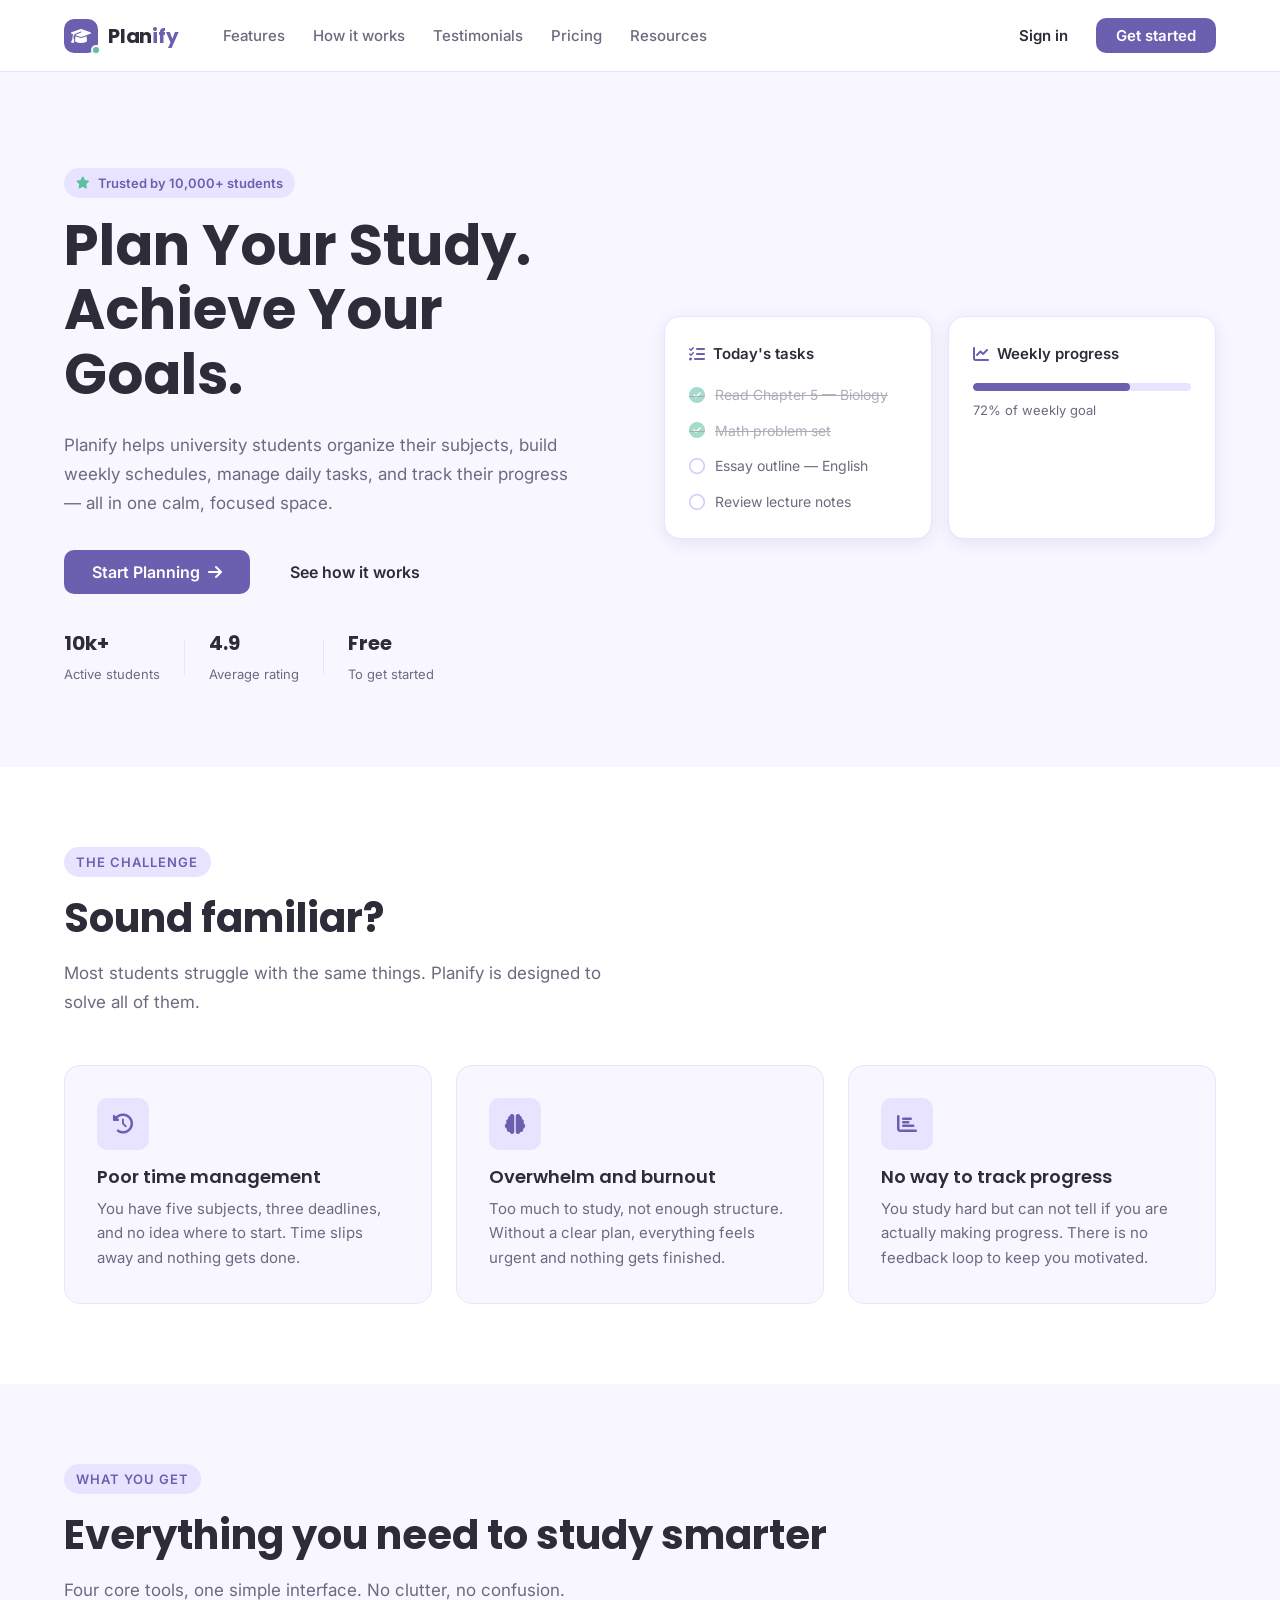
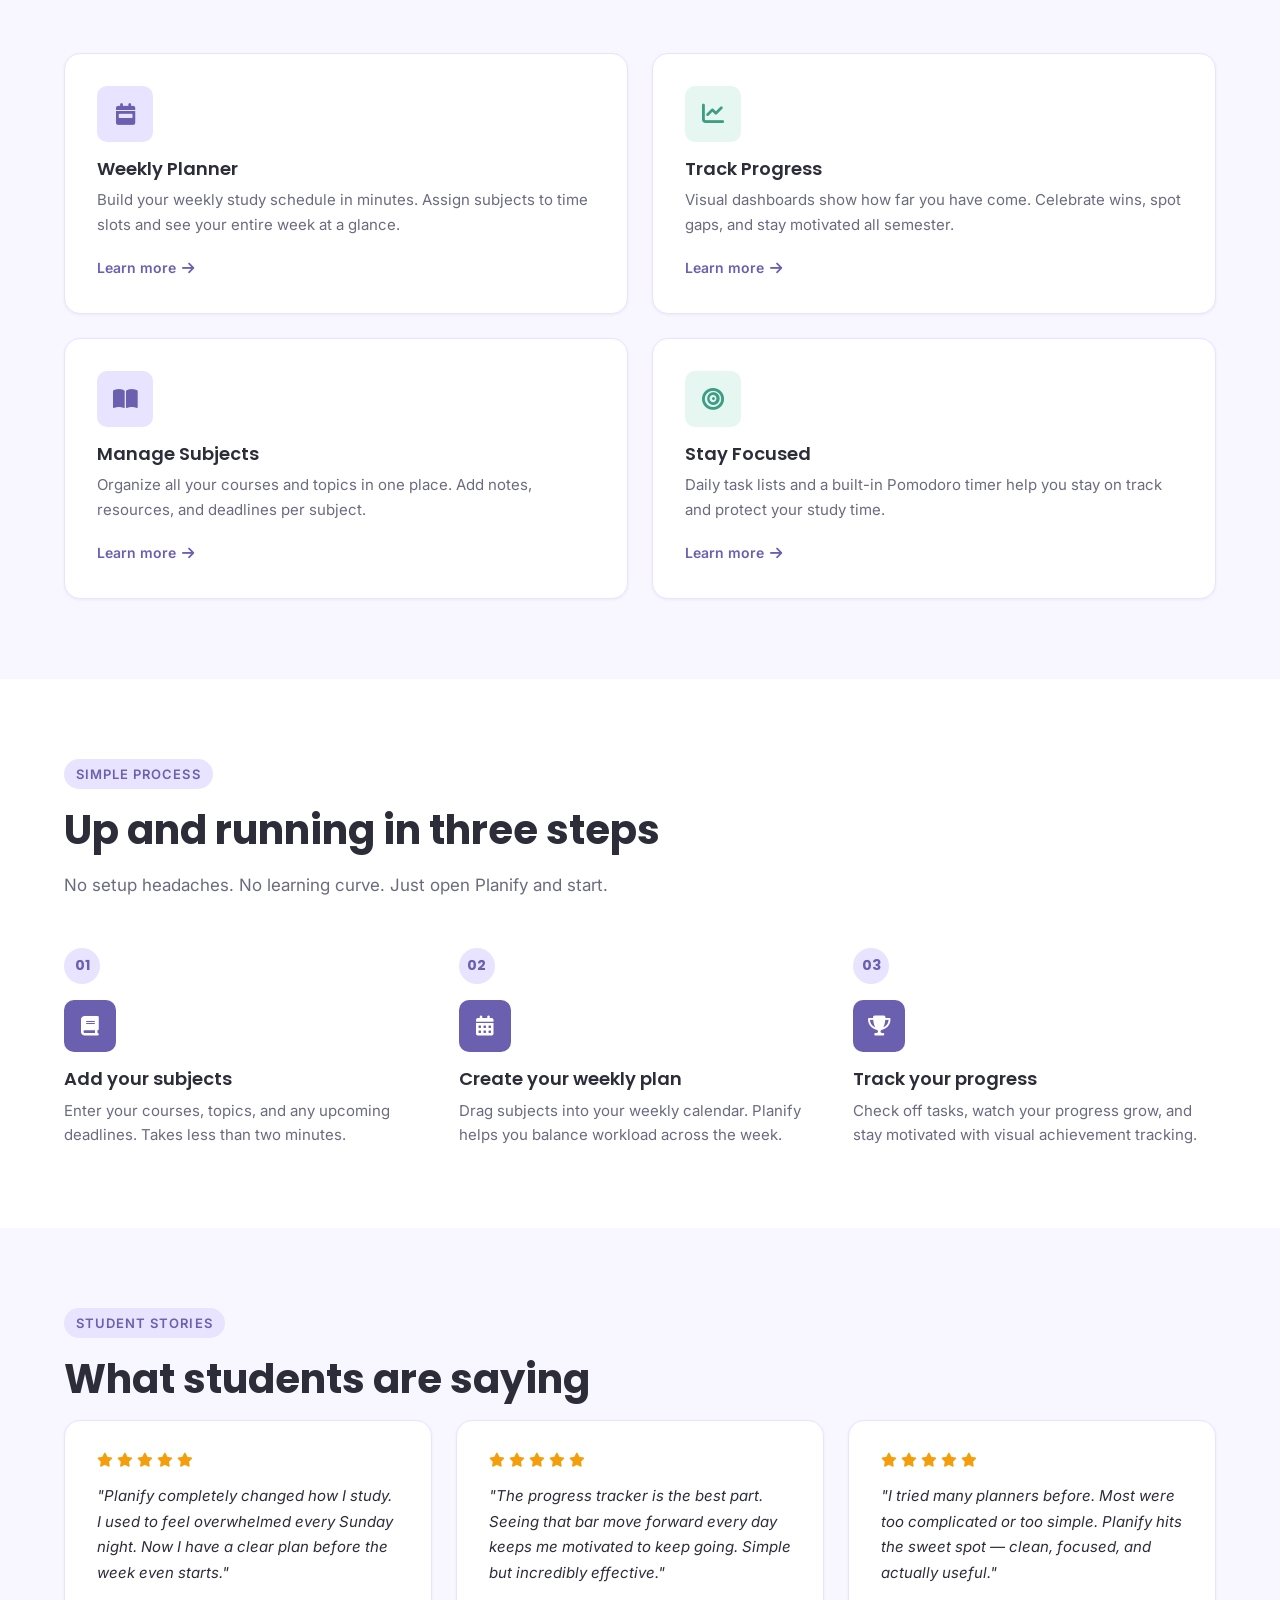
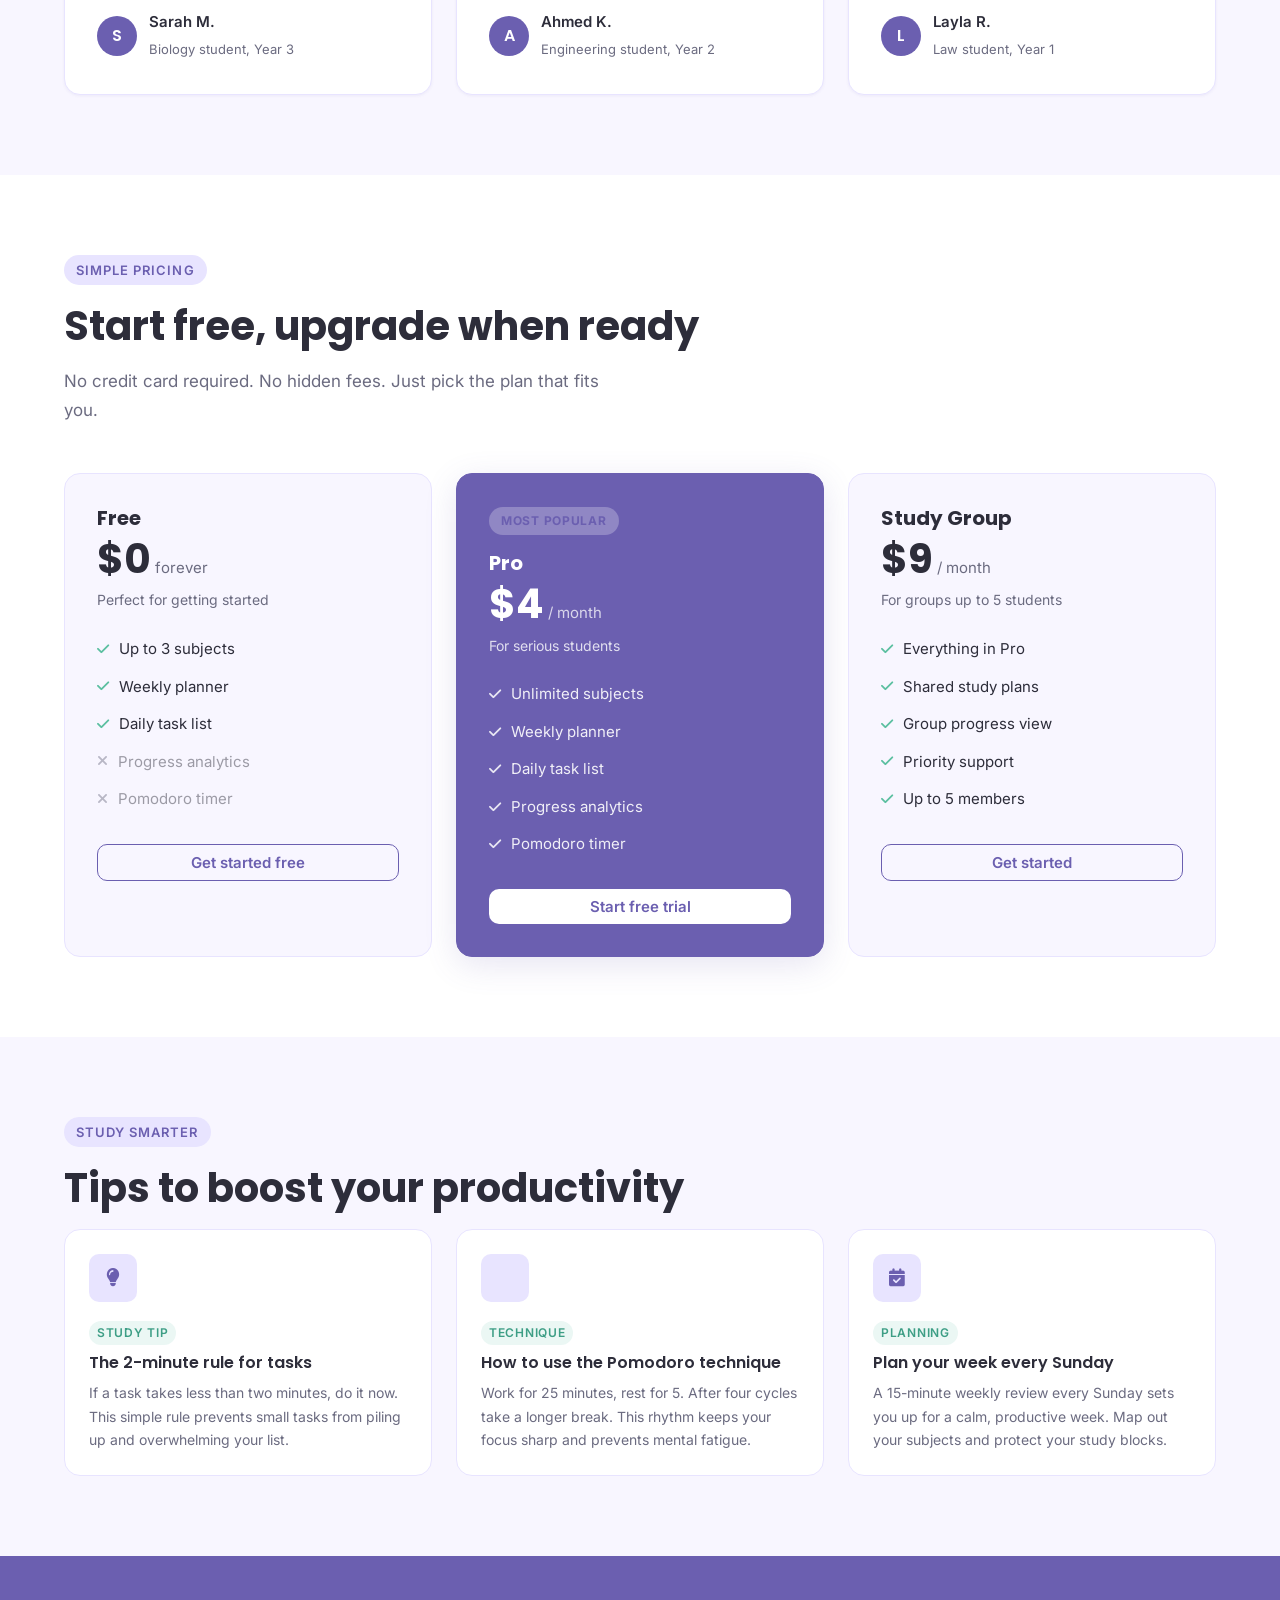
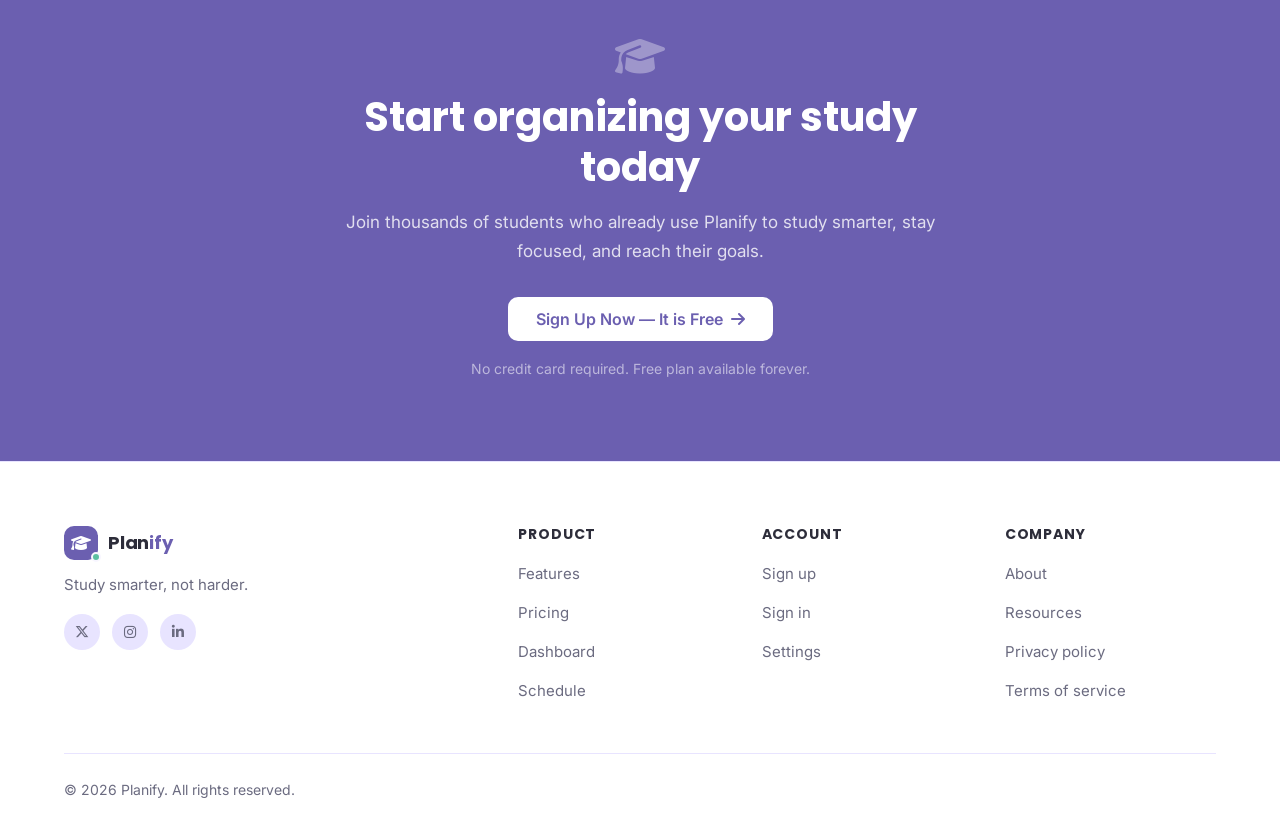
==== index.html @ 39f43df8 "initial Planify landing page setup" ====
<!DOCTYPE html>
<html lang="en">

<head>
    <meta charset="UTF-8">
    <meta name="viewport" content="width=device-width, initial-scale=1.0">
    <meta name="description" content="Planify helps university students organize their study schedule, track progress, and stay focused with a simple and intuitive planner.">
    <meta name="theme-color" content="#6B5FB0">

    <title>Planify — Plan Your Study. Achieve Your Goals.</title>

    <!-- Google Fonts -->
    <link rel="preconnect" href="https://fonts.googleapis.com">
    <link rel="preconnect" href="https://fonts.gstatic.com" crossorigin>
    <link href="https://fonts.googleapis.com/css2?family=Poppins:wght@400;500;600;700&family=Inter:wght@400;500;600&display=swap" rel="stylesheet">

    <!-- Font Awesome -->
    <link rel="stylesheet" href="https://cdnjs.cloudflare.com/ajax/libs/font-awesome/6.5.1/css/all.min.css" integrity="sha512-DTOQO9RWCH3ppGqcWaEA1BIZOC6xxalwEsw9c2QQeAIftl+Vegovlnee1c9QX4TctnWMn13TZye+giMm8e2LwA==" crossorigin="anonymous" referrerpolicy="no-referrer">

    <!-- Stylesheets -->
    <link rel="stylesheet" href="assets\styles\style.css">
    <link rel="stylesheet" href="assets\styles\landing.css">
</head>

<body>

    <a class="skip-link" href="#main">Skip to main content</a>

  <!-- ======================================
      NAVBAR
  ====================================== -->
    <header class="navbar" role="banner">
        <div class="navbar-container">

            <a class="navbar-logo" href="index.html" aria-label="Planify home">
                <div class="logo-mark" aria-hidden="true">
                    <div class="logo-mark-inner">
                        <i class="fa-solid fa-graduation-cap" aria-hidden="true"></i>
                    </div>
                    <span class="logo-dot"></span>
                </div>
                <span class="logo-text">Plan<span>ify</span></span>
            </a>

            <nav class="navbar-nav" id="navbar-nav" aria-label="Main navigation">
                <ul class="nav-list" role="list">
                    <li><a class="nav-link" href="#features">Features</a></li>
                    <li><a class="nav-link" href="#how-it-works">How it works</a></li>
                    <li><a class="nav-link" href="#testimonials">Testimonials</a></li>
                    <li><a class="nav-link" href="#pricing">Pricing</a></li>
                    <li><a class="nav-link" href="#resources">Resources</a></li>
                </ul>
            </nav>

            <div class="navbar-actions">
                <a class="btn btn-ghost" href="signin.html">Sign in</a>
                <a class="btn btn-primary" href="signup.html">Get started</a>
            </div>

            <button class="navbar-toggle js-menu-toggle" id="js-menu-toggle" aria-expanded="false" aria-controls="navbar-nav" aria-label="Toggle navigation menu">
                <i class="fa-solid fa-bars" aria-hidden="true"></i>
            </button>

        </div>
    </header>

      <!-- ======================================
      MAIN CONTENT
      ====================================== -->
    <main id="main">

        <!--  Hero -->
        <section class="hero" id="hero" aria-labelledby="hero-heading">
            <div class="container">
                <div class="hero-content fade-up">

                    <span class="hero-badge">
                        <i class="fa-solid fa-star" aria-hidden="true"></i>
                        Trusted by 10,000+ students
                    </span>

                    <h1 class="hero-heading" id="hero-heading">
                        Plan Your Study.<br>
                        Achieve Your Goals.
                    </h1>

                    <p class="hero-description">
                        Planify helps university students organize their subjects, build weekly schedules, manage daily tasks, and track their progress — all in one calm, focused space.
                    </p>

                    <div class="hero-actions">
                        <a class="btn btn-primary btn-large" href="signup.html">
                            Start Planning
                            <i class="fa-solid fa-arrow-right" aria-hidden="true"></i>
                        </a>
                        <a class="btn btn-ghost btn-large" href="#how-it-works">
                            See how it works
                        </a>
                    </div>

                    <div class="hero-stats" aria-label="Key statistics">
                        <div class="hero-stat">
                            <strong>10k+</strong>
                            <span>Active students</span>
                        </div>
                        <div class="hero-stat-divider" aria-hidden="true"></div>
                        <div class="hero-stat">
                            <strong>4.9</strong>
                            <span>Average rating</span>
                        </div>
                        <div class="hero-stat-divider" aria-hidden="true"></div>
                        <div class="hero-stat">
                            <strong>Free</strong>
                            <span>To get started</span>
                        </div>
                    </div>

                </div>

                <div class="hero-visual fade-up" aria-hidden="true">
                    <div class="hero-image-wrapper">
                        <div class="hero-card hero-card-tasks">
                            <div class="mini-card-header">
                                <i class="fa-solid fa-list-check"></i>
                                <span>Today's tasks</span>
                            </div>
                            <ul class="mini-task-list" role="list">
                                <li class="mini-task is-done">
                                    <i class="fa-solid fa-circle-check"></i>
                                    <span>Read Chapter 5 — Biology</span>
                                </li>
                                <li class="mini-task is-done">
                                    <i class="fa-solid fa-circle-check"></i>
                                    <span>Math problem set</span>
                                </li>
                                <li class="mini-task">
                                    <i class="fa-regular fa-circle"></i>
                                    <span>Essay outline — English</span>
                                </li>
                                <li class="mini-task">
                                    <i class="fa-regular fa-circle"></i>
                                    <span>Review lecture notes</span>
                                </li>
                            </ul>
                        </div>

                        <div class="hero-card hero-card-progress">
                            <div class="mini-card-header">
                                <i class="fa-solid fa-chart-line"></i>
                                <span>Weekly progress</span>
                            </div>
                            <div class="mini-progress-bar" role="progressbar" aria-valuenow="72" aria-valuemin="0" aria-valuemax="100" aria-label="Weekly progress 72%">
                                <div class="mini-progress-fill" style="width: 72%"></div>
                            </div>
                            <p class="mini-progress-label">72% of weekly goal</p>
                        </div>
                    </div>
                </div>
            </div>
        </section>

        <!-- Problem -->
        <section class="problem" id="problem" aria-labelledby="problem-heading">
            <div class="container">

                <div class="section-label fade-up">The challenge</div>
                <h2 class="section-heading fade-up" id="problem-heading">
                    Sound familiar?
                </h2>
                <p class="section-description fade-up">
                    Most students struggle with the same things. Planify is designed to solve all of them.
                </p>

                <div class="problem-grid">
                    <article class="problem-card fade-up" aria-labelledby="problem-1">
                        <div class="problem-icon" aria-hidden="true">
                            <i class="fa-solid fa-clock-rotate-left"></i>
                        </div>
                        <h3 class="problem-title" id="problem-1">Poor time management</h3>
                        <p class="problem-text">
                            You have five subjects, three deadlines, and no idea where to start. Time slips away and nothing gets done.
                        </p>
                    </article>

                    <article class="problem-card fade-up" aria-labelledby="problem-2">
                        <div class="problem-icon" aria-hidden="true">
                            <i class="fa-solid fa-brain"></i>
                        </div>
                        <h3 class="problem-title" id="problem-2">Overwhelm and burnout</h3>
                        <p class="problem-text">
                            Too much to study, not enough structure. Without a clear plan, everything feels urgent and nothing gets finished.
                        </p>
                    </article>

                    <article class="problem-card fade-up" aria-labelledby="problem-3">
                        <div class="problem-icon" aria-hidden="true">
                            <i class="fa-solid fa-chart-bar"></i>
                        </div>
                        <h3 class="problem-title" id="problem-3">No way to track progress</h3>
                        <p class="problem-text">
                            You study hard but can not tell if you are actually making progress. There is no feedback loop to keep you motivated.
                        </p>
                    </article>

                </div>

            </div>
        </section>

        <!-- Features-->
        <section class="features" id="features" aria-labelledby="features-heading">
            <div class="container">

                <div class="section-label fade-up">What you get</div>
                <h2 class="section-heading fade-up" id="features-heading">
                    Everything you need to study smarter
                </h2>
                <p class="section-description fade-up">
                    Four core tools, one simple interface. No clutter, no confusion.
                </p>

                <div class="features-grid">

                    <article class="feature-card fade-up" aria-labelledby="feature-1">
                        <div class="feature-card-icon" aria-hidden="true">
                            <i class="fa-solid fa-calendar-week"></i>
                        </div>
                        <h3 class="feature-card-title" id="feature-1">Weekly Planner</h3>
                        <p class="feature-card-text">
                            Build your weekly study schedule in minutes. Assign subjects to time slots and see your entire week at a glance.
                        </p>
                        <a class="feature-card-link" href="schedule.html" aria-label="Learn more about Weekly Planner">
                            Learn more <i class="fa-solid fa-arrow-right" aria-hidden="true"></i>
                        </a>
                    </article>

                    <article class="feature-card fade-up" aria-labelledby="feature-2">
                        <div class="feature-card-icon feature-card-icon-accent" aria-hidden="true">
                            <i class="fa-solid fa-chart-line"></i>
                        </div>
                        <h3 class="feature-card-title" id="feature-2">Track Progress</h3>
                        <p class="feature-card-text">
                            Visual dashboards show how far you have come. Celebrate wins, spot gaps, and stay motivated all semester.
                        </p>
                        <a class="feature-card-link" href="progress.html" aria-label="Learn more about Track Progress">
                            Learn more <i class="fa-solid fa-arrow-right" aria-hidden="true"></i>
                        </a>
                    </article>

                    <article class="feature-card fade-up" aria-labelledby="feature-3">
                        <div class="feature-card-icon" aria-hidden="true">
                            <i class="fa-solid fa-book-open"></i>
                        </div>
                        <h3 class="feature-card-title" id="feature-3">Manage Subjects</h3>
                        <p class="feature-card-text">
                            Organize all your courses and topics in one place. Add notes, resources, and deadlines per subject.
                        </p>
                        <a class="feature-card-link" href="subjects.html" aria-label="Learn more about Manage Subjects">
                            Learn more <i class="fa-solid fa-arrow-right" aria-hidden="true"></i>
                        </a>
                    </article>

                    <article class="feature-card fade-up" aria-labelledby="feature-4">
                        <div class="feature-card-icon feature-card-icon-accent" aria-hidden="true">
                            <i class="fa-solid fa-bullseye"></i>
                        </div>
                        <h3 class="feature-card-title" id="feature-4">Stay Focused</h3>
                        <p class="feature-card-text">
                            Daily task lists and a built-in Pomodoro timer help you stay on track and protect your study time.
                        </p>
                        <a class="feature-card-link" href="tasks.html" aria-label="Learn more about Stay Focused">
                            Learn more <i class="fa-solid fa-arrow-right" aria-hidden="true"></i>
                        </a>
                    </article>

                </div>

            </div>
        </section>

        <!--  How it works -->
        <section class="how-it-works" id="how-it-works" aria-labelledby="how-heading">
            <div class="container">

                <div class="section-label fade-up">Simple process</div>
                <h2 class="section-heading fade-up" id="how-heading">
                    Up and running in three steps
                </h2>
                <p class="section-description fade-up">
                    No setup headaches. No learning curve. Just open Planify and start.
                </p>

                <ol class="steps-list" role="list">

                    <li class="step-item fade-up">
                        <div class="step-number" aria-hidden="true">01</div>
                        <div class="step-icon" aria-hidden="true">
                            <i class="fa-solid fa-book"></i>
                        </div>
                        <div class="step-content">
                            <h3 class="step-title">Add your subjects</h3>
                            <p class="step-text">Enter your courses, topics, and any upcoming deadlines. Takes less than two minutes.</p>
                        </div>
                    </li>

                    <li class="step-item fade-up">
                        <div class="step-number" aria-hidden="true">02</div>
                        <div class="step-icon" aria-hidden="true">
                            <i class="fa-solid fa-calendar-days"></i>
                        </div>
                        <div class="step-content">
                            <h3 class="step-title">Create your weekly plan</h3>
                            <p class="step-text">Drag subjects into your weekly calendar. Planify helps you balance workload across the week.</p>
                        </div>
                    </li>

                    <li class="step-item fade-up">
                        <div class="step-number" aria-hidden="true">03</div>
                        <div class="step-icon" aria-hidden="true">
                            <i class="fa-solid fa-trophy"></i>
                        </div>
                        <div class="step-content">
                            <h3 class="step-title">Track your progress</h3>
                            <p class="step-text">Check off tasks, watch your progress grow, and stay motivated with visual achievement tracking.</p>
                        </div>
                    </li>

                </ol>

            </div>
        </section>

        <!--  Testimonials  -->
        <section class="testimonials" id="testimonials" aria-labelledby="testimonials-heading">
            <div class="container">

                <div class="section-label fade-up">Student stories</div>
                <h2 class="section-heading fade-up" id="testimonials-heading">
                    What students are saying
                </h2>

                <div class="testimonials-grid">

                    <article class="testimonial-card fade-up" aria-labelledby="testimonial-1">
                        <div class="testimonial-rating" aria-label="5 out of 5 stars">
                            <i class="fa-solid fa-star" aria-hidden="true"></i>
                            <i class="fa-solid fa-star" aria-hidden="true"></i>
                            <i class="fa-solid fa-star" aria-hidden="true"></i>
                            <i class="fa-solid fa-star" aria-hidden="true"></i>
                            <i class="fa-solid fa-star" aria-hidden="true"></i>
                        </div>
                        <blockquote class="testimonial-quote" id="testimonial-1">
                            "Planify completely changed how I study. I used to feel overwhelmed every Sunday night. Now I have a clear plan before the week even starts."
                        </blockquote>
                        <footer class="testimonial-author">
                            <div class="testimonial-avatar" aria-hidden="true">S</div>
                            <div class="testimonial-info">
                                <cite class="testimonial-name">Sarah M.</cite>
                                <span class="testimonial-role">Biology student, Year 3</span>
                            </div>
                        </footer>
                    </article>

                    <article class="testimonial-card fade-up" aria-labelledby="testimonial-2">
                        <div class="testimonial-rating" aria-label="5 out of 5 stars">
                            <i class="fa-solid fa-star" aria-hidden="true"></i>
                            <i class="fa-solid fa-star" aria-hidden="true"></i>
                            <i class="fa-solid fa-star" aria-hidden="true"></i>
                            <i class="fa-solid fa-star" aria-hidden="true"></i>
                            <i class="fa-solid fa-star" aria-hidden="true"></i>
                        </div>
                        <blockquote class="testimonial-quote" id="testimonial-2">
                            "The progress tracker is the best part. Seeing that bar move forward every day keeps me motivated to keep going. Simple but incredibly effective."
                        </blockquote>
                        <footer class="testimonial-author">
                            <div class="testimonial-avatar" aria-hidden="true">A</div>
                            <div class="testimonial-info">
                                <cite class="testimonial-name">Ahmed K.</cite>
                                <span class="testimonial-role">Engineering student, Year 2</span>
                            </div>
                        </footer>
                    </article>

                    <article class="testimonial-card fade-up" aria-labelledby="testimonial-3">
                        <div class="testimonial-rating" aria-label="5 out of 5 stars">
                            <i class="fa-solid fa-star" aria-hidden="true"></i>
                            <i class="fa-solid fa-star" aria-hidden="true"></i>
                            <i class="fa-solid fa-star" aria-hidden="true"></i>
                            <i class="fa-solid fa-star" aria-hidden="true"></i>
                            <i class="fa-solid fa-star" aria-hidden="true"></i>
                        </div>
                        <blockquote class="testimonial-quote" id="testimonial-3">
                            "I tried many planners before. Most were too complicated or too simple. Planify hits the sweet spot — clean, focused, and actually useful."
                        </blockquote>
                        <footer class="testimonial-author">
                            <div class="testimonial-avatar" aria-hidden="true">L</div>
                            <div class="testimonial-info">
                                <cite class="testimonial-name">Layla R.</cite>
                                <span class="testimonial-role">Law student, Year 1</span>
                            </div>
                        </footer>
                    </article>

                </div>

            </div>
        </section>

        <!-- Pricing  -->
        <section class="pricing" id="pricing" aria-labelledby="pricing-heading">
            <div class="container">

                <div class="section-label fade-up">Simple pricing</div>
                <h2 class="section-heading fade-up" id="pricing-heading">
                    Start free, upgrade when ready
                </h2>
                <p class="section-description fade-up">
                    No credit card required. No hidden fees. Just pick the plan that fits you.
                </p>

                <div class="pricing-grid">

                    <article class="pricing-card fade-up" aria-labelledby="plan-free">
                        <div class="pricing-card-header">
                            <h3 class="pricing-plan-name" id="plan-free">Free</h3>
                            <div class="pricing-price">
                                <span class="pricing-amount">$0</span>
                                <span class="pricing-period">forever</span>
                            </div>
                            <p class="pricing-tagline">Perfect for getting started</p>
                        </div>
                        <ul class="pricing-features" role="list">
                            <li>
                                <i class="fa-solid fa-check" aria-hidden="true"></i>
                                Up to 3 subjects
                            </li>
                            <li>
                                <i class="fa-solid fa-check" aria-hidden="true"></i>
                                Weekly planner
                            </li>
                            <li>
                                <i class="fa-solid fa-check" aria-hidden="true"></i>
                                Daily task list
                            </li>
                            <li class="is-disabled">
                                <i class="fa-solid fa-xmark" aria-hidden="true"></i>
                                Progress analytics
                            </li>
                            <li class="is-disabled">
                                <i class="fa-solid fa-xmark" aria-hidden="true"></i>
                                Pomodoro timer
                            </li>
                        </ul>
                        <a class="btn btn-outline btn-full" href="signup.html">Get started free</a>
                    </article>

                    <article class="pricing-card pricing-card-featured fade-up" aria-labelledby="plan-pro" aria-label="Recommended plan">
                        <div class="pricing-badge">Most popular</div>
                        <div class="pricing-card-header">
                            <h3 class="pricing-plan-name" id="plan-pro">Pro</h3>
                            <div class="pricing-price">
                                <span class="pricing-amount">$4</span>
                                <span class="pricing-period">/ month</span>
                            </div>
                            <p class="pricing-tagline">For serious students</p>
                        </div>
                        <ul class="pricing-features" role="list">
                            <li>
                                <i class="fa-solid fa-check" aria-hidden="true"></i>
                                Unlimited subjects
                            </li>
                            <li>
                                <i class="fa-solid fa-check" aria-hidden="true"></i>
                                Weekly planner
                            </li>
                            <li>
                                <i class="fa-solid fa-check" aria-hidden="true"></i>
                                Daily task list
                            </li>
                            <li>
                                <i class="fa-solid fa-check" aria-hidden="true"></i>
                                Progress analytics
                            </li>
                            <li>
                                <i class="fa-solid fa-check" aria-hidden="true"></i>
                                Pomodoro timer
                            </li>
                        </ul>
                        <a class="btn btn-white btn-full" href="signup.html">Start free trial</a>
                    </article>

                    <article class="pricing-card fade-up" aria-labelledby="plan-team">
                        <div class="pricing-card-header">
                            <h3 class="pricing-plan-name" id="plan-team">Study Group</h3>
                            <div class="pricing-price">
                                <span class="pricing-amount">$9</span>
                                <span class="pricing-period">/ month</span>
                            </div>
                            <p class="pricing-tagline">For groups up to 5 students</p>
                        </div>
                        <ul class="pricing-features" role="list">
                            <li>
                                <i class="fa-solid fa-check" aria-hidden="true"></i>
                                Everything in Pro
                            </li>
                            <li>
                                <i class="fa-solid fa-check" aria-hidden="true"></i>
                                Shared study plans
                            </li>
                            <li>
                                <i class="fa-solid fa-check" aria-hidden="true"></i>
                                Group progress view
                            </li>
                            <li>
                                <i class="fa-solid fa-check" aria-hidden="true"></i>
                                Priority support
                            </li>
                            <li>
                                <i class="fa-solid fa-check" aria-hidden="true"></i>
                                Up to 5 members
                            </li>
                        </ul>
                        <a class="btn btn-outline btn-full" href="signup.html">Get started</a>
                    </article>

                </div>

            </div>
        </section>

        <!-- Resources  -->
        <section class="resources" id="resources" aria-labelledby="resources-heading">
            <div class="container">

                <div class="section-label fade-up">Study smarter</div>
                <h2 class="section-heading fade-up" id="resources-heading">
                    Tips to boost your productivity
                </h2>

                <div class="resources-grid">

                    <article class="resource-card fade-up" aria-labelledby="resource-1">
                        <div class="resource-card-icon" aria-hidden="true">
                            <i class="fa-solid fa-lightbulb"></i>
                        </div>
                        <div class="resource-card-content">
                            <span class="resource-tag">Study tip</span>
                            <h3 class="resource-card-title" id="resource-1">The 2-minute rule for tasks</h3>
                            <p class="resource-card-text">If a task takes less than two minutes, do it now. This simple rule prevents small tasks from piling up and overwhelming your list.</p>
                        </div>
                    </article>

                    <article class="resource-card fade-up" aria-labelledby="resource-2">
                        <div class="resource-card-icon" aria-hidden="true">
                            <i class="fa-solid fa-timer"></i>
                        </div>
                        <div class="resource-card-content">
                            <span class="resource-tag">Technique</span>
                            <h3 class="resource-card-title" id="resource-2">How to use the Pomodoro technique</h3>
                            <p class="resource-card-text">Work for 25 minutes, rest for 5. After four cycles take a longer break. This rhythm keeps your focus sharp and prevents mental fatigue.</p>
                        </div>
                    </article>

                    <article class="resource-card fade-up" aria-labelledby="resource-3">
                        <div class="resource-card-icon" aria-hidden="true">
                            <i class="fa-solid fa-calendar-check"></i>
                        </div>
                        <div class="resource-card-content">
                            <span class="resource-tag">Planning</span>
                            <h3 class="resource-card-title" id="resource-3">Plan your week every Sunday</h3>
                            <p class="resource-card-text">A 15-minute weekly review every Sunday sets you up for a calm, productive week. Map out your subjects and protect your study blocks.</p>
                        </div>
                    </article>

                </div>

            </div>
        </section>

        <!-- CTA -->
        <section class="final-cta" id="final-cta" aria-labelledby="cta-heading">
            <div class="container">
                <div class="final-cta-content fade-up">

                    <i class="fa-solid fa-graduation-cap final-cta-icon" aria-hidden="true"></i>

                    <h2 class="final-cta-heading" id="cta-heading">
                        Start organizing your study today
                    </h2>
                    <p class="final-cta-description">
                        Join thousands of students who already use Planify to study smarter, stay focused, and reach their goals.
                    </p>

                    <a class="btn btn-white btn-large" href="signup.html">
                        Sign Up Now — It is Free
                        <i class="fa-solid fa-arrow-right" aria-hidden="true"></i>
                    </a>

                    <p class="final-cta-note">No credit card required. Free plan available forever.</p>

                </div>
            </div>
        </section>

    </main>

      <!-- ======================================
      FOOTER
      ====================================== -->
    <footer class="footer" role="contentinfo">
        <div class="container">
            <div class="footer-grid">
                <div class="footer-brand">
                    <a class="footer-logo" href="index.html" aria-label="Planify home">
                        <div class="logo-mark" aria-hidden="true">
                            <div class="logo-mark-inner">
                                <i class="fa-solid fa-graduation-cap" aria-hidden="true"></i>
                            </div>
                            <span class="logo-dot"></span>
                        </div>
                        <span class="logo-text">Plan<span>ify</span></span>
                    </a>
                    <p class="footer-tagline">Study smarter, not harder.</p>
                    <div class="footer-social" aria-label="Social media links">
                        <a href="#" aria-label="Planify on Twitter" class="footer-social-link">
                            <i class="fa-brands fa-x-twitter" aria-hidden="true"></i>
                        </a>
                        <a href="#" aria-label="Planify on Instagram" class="footer-social-link">
                            <i class="fa-brands fa-instagram" aria-hidden="true"></i>
                        </a>
                        <a href="#" aria-label="Planify on LinkedIn" class="footer-social-link">
                            <i class="fa-brands fa-linkedin-in" aria-hidden="true"></i>
                        </a>
                    </div>
                </div>
                <nav class="footer-nav" aria-label="Product links">
                    <h4 class="footer-nav-title">Product</h4>
                    <ul role="list">
                        <li><a href="#features">Features</a></li>
                        <li><a href="#pricing">Pricing</a></li>
                        <li><a href="dashboard.html">Dashboard</a></li>
                        <li><a href="schedule.html">Schedule</a></li>
                    </ul>
                </nav>
                <nav class="footer-nav" aria-label="Account links">
                    <h4 class="footer-nav-title">Account</h4>
                    <ul role="list">
                        <li><a href="signup.html">Sign up</a></li>
                        <li><a href="signin.html">Sign in</a></li>
                        <li><a href="#">Settings</a></li>
                    </ul>
                </nav>
                <nav class="footer-nav" aria-label="Company links">
                    <h4 class="footer-nav-title">Company</h4>
                    <ul role="list">
                        <li><a href="#">About</a></li>
                        <li><a href="#resources">Resources</a></li>
                        <li><a href="#">Privacy policy</a></li>
                        <li><a href="#">Terms of service</a></li>
                    </ul>
                </nav>
            </div>
            <div class="footer-bottom">
                <p>&copy; 2026 Planify. All rights reserved.</p>
            </div>
        </div>
    </footer>
    <!-- JS -->
    <script src="assets\js\animations.js"></script>
    <script src="assets\js\main.js"></script>
</body>
</html>
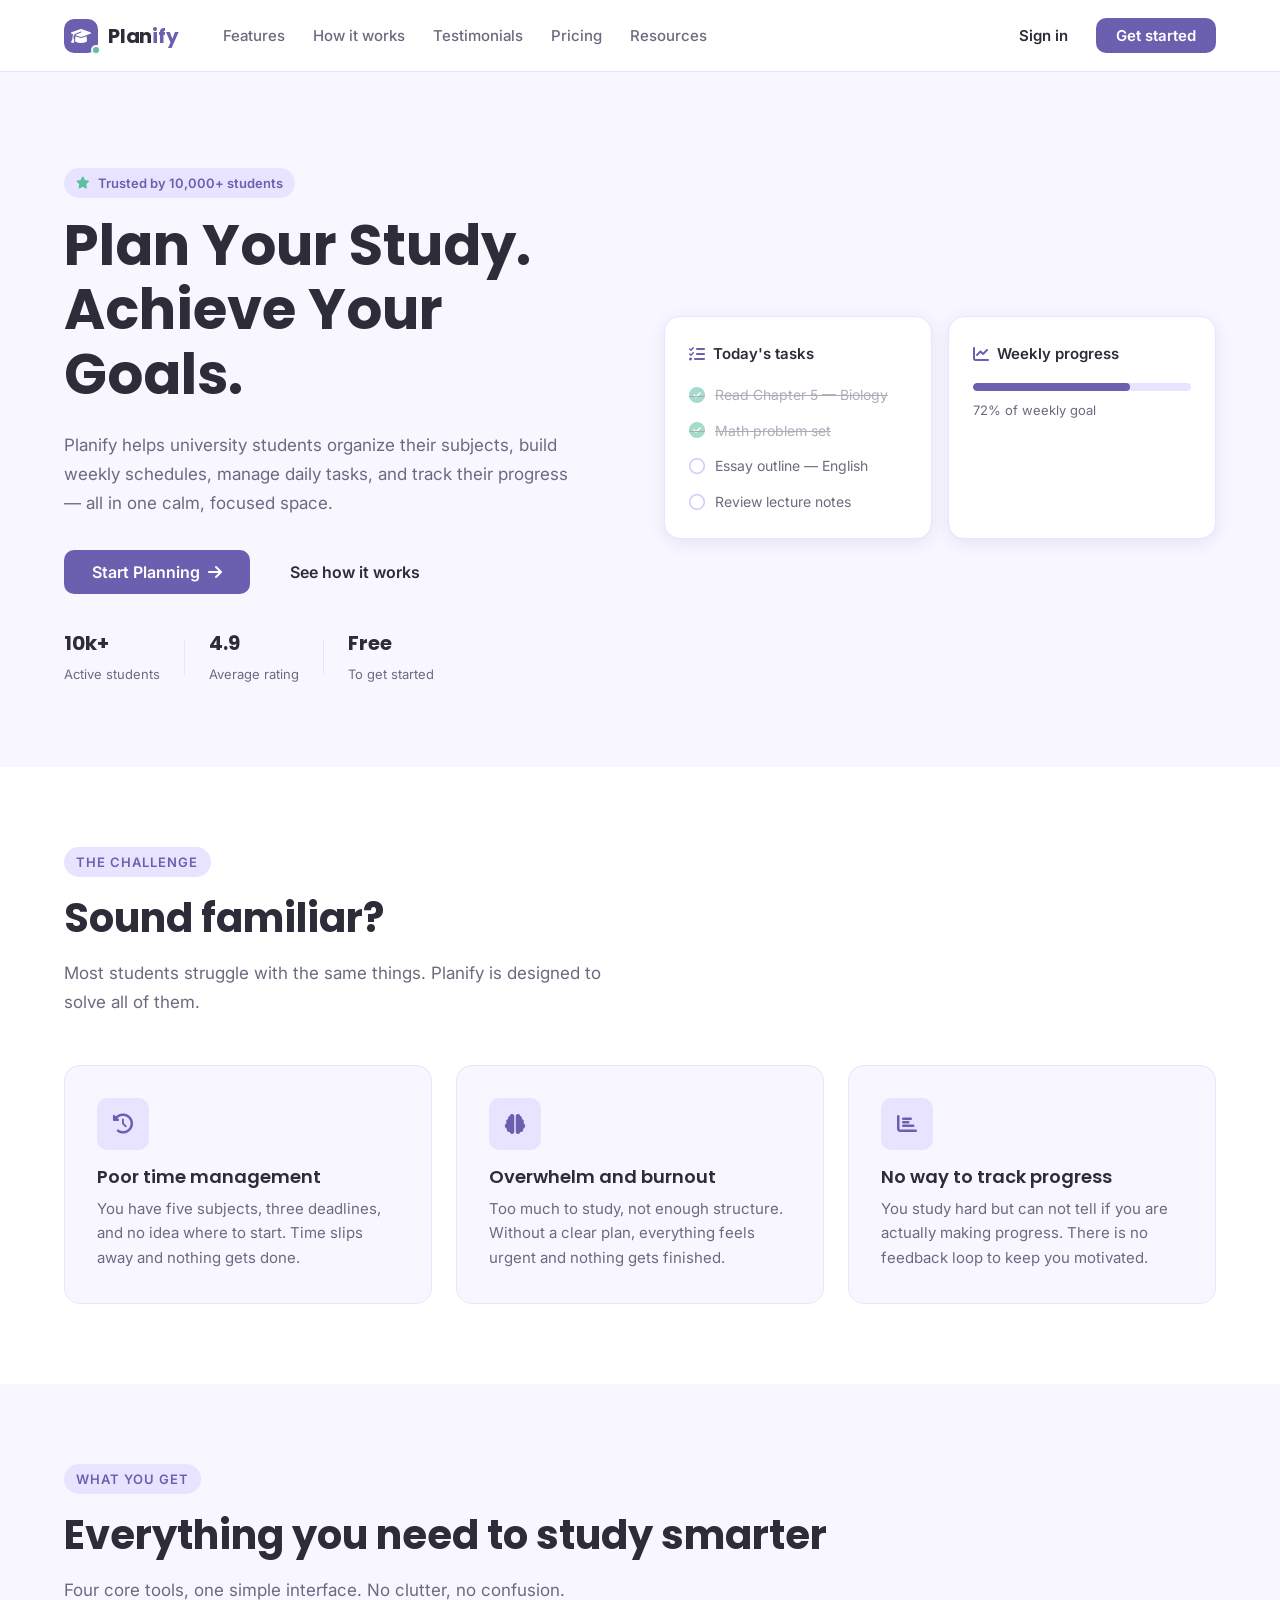
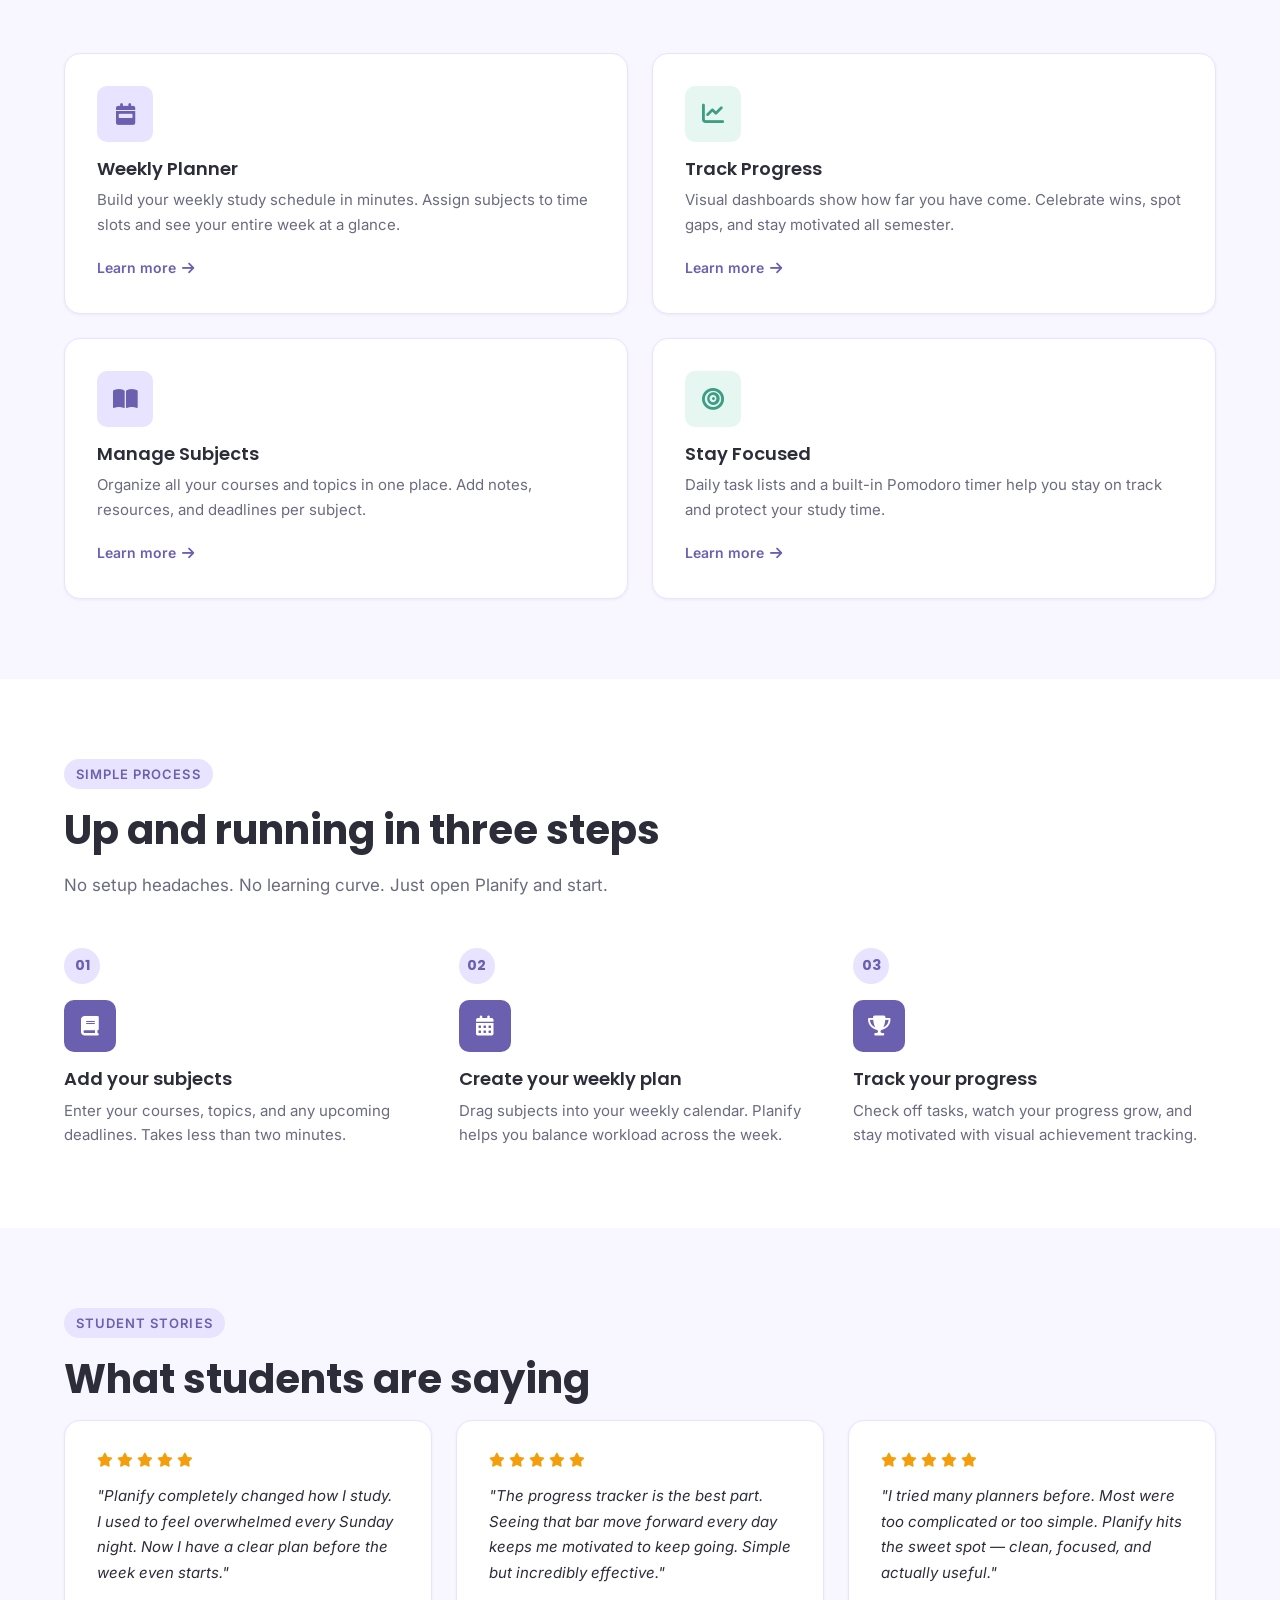
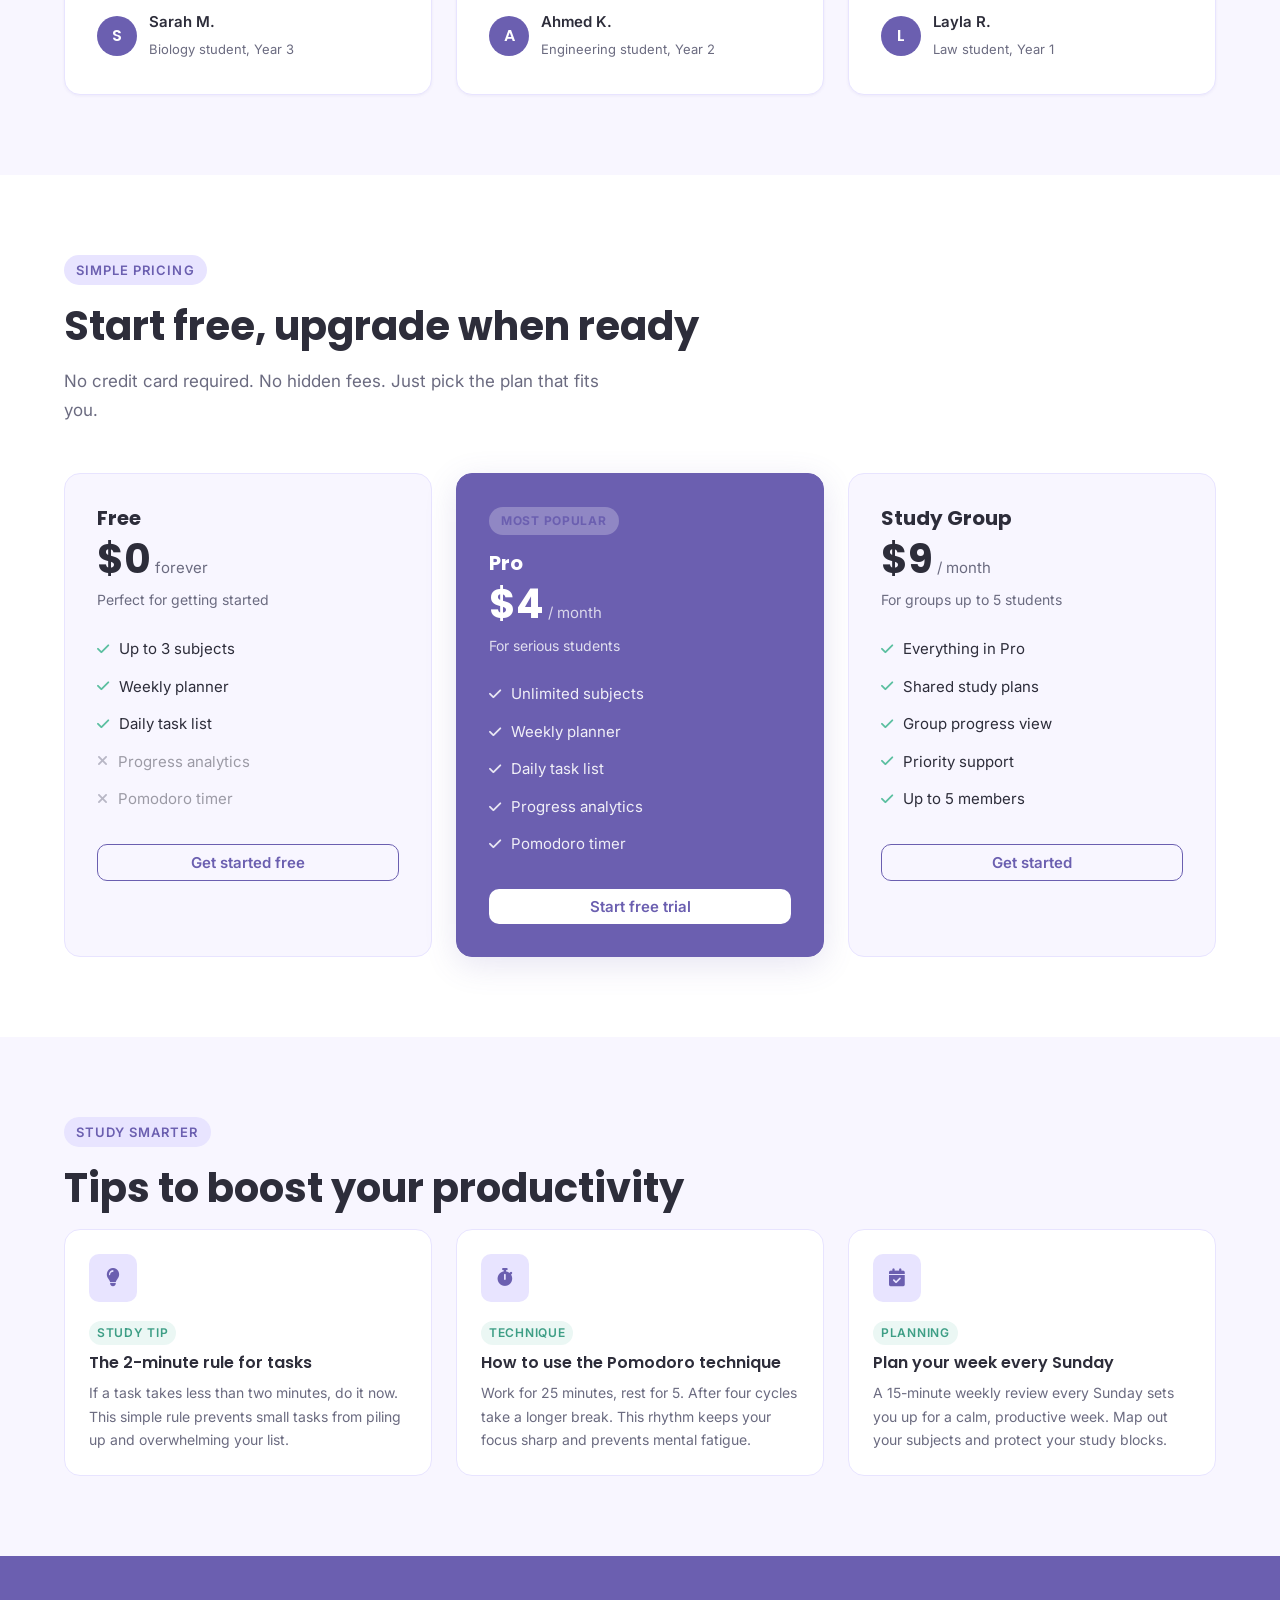
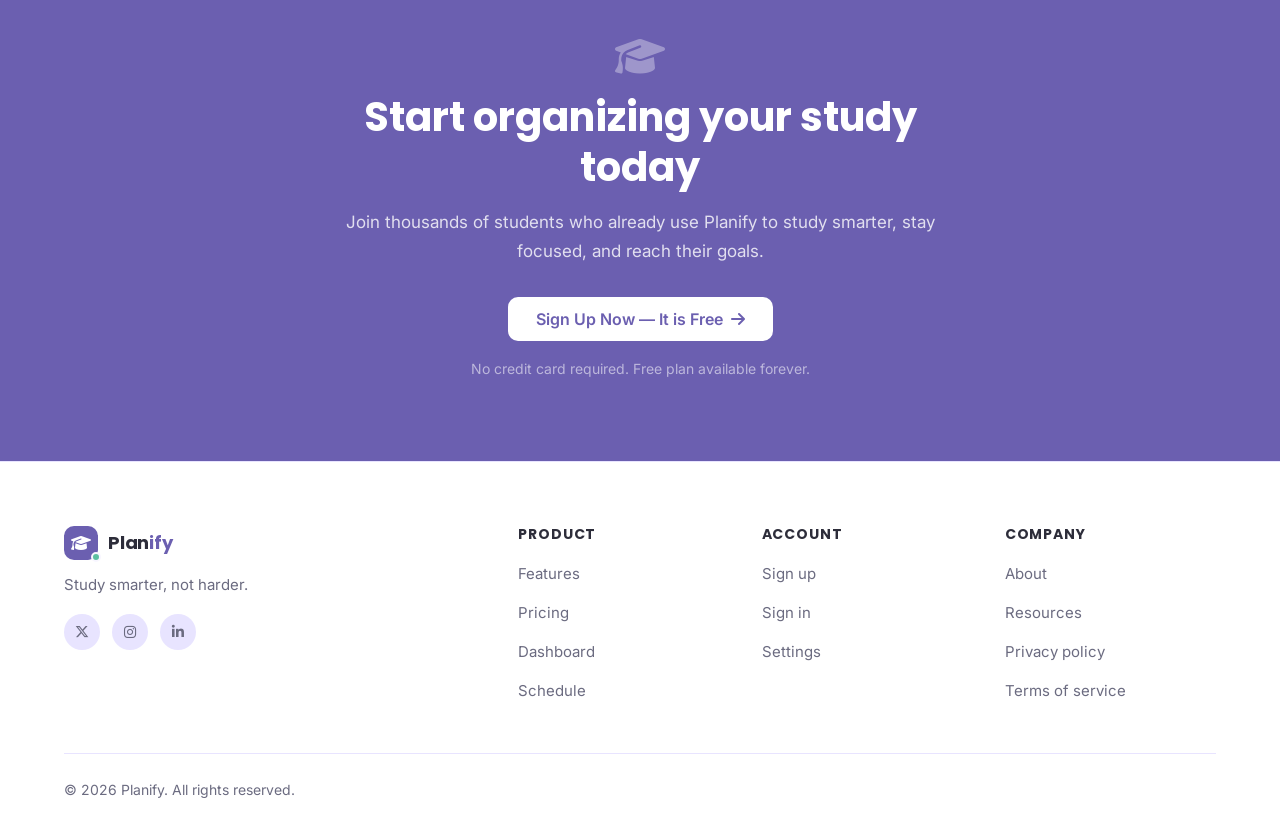
==== commit 8c5fc34c: "add timer icon" ====
--- a/index.html
+++ b/index.html
@@ -6,22 +6,17 @@
     <meta name="viewport" content="width=device-width, initial-scale=1.0">
     <meta name="description" content="Planify helps university students organize their study schedule, track progress, and stay focused with a simple and intuitive planner.">
     <meta name="theme-color" content="#6B5FB0">
-
     <title>Planify — Plan Your Study. Achieve Your Goals.</title>
-
     <!-- Google Fonts -->
     <link rel="preconnect" href="https://fonts.googleapis.com">
     <link rel="preconnect" href="https://fonts.gstatic.com" crossorigin>
     <link href="https://fonts.googleapis.com/css2?family=Poppins:wght@400;500;600;700&family=Inter:wght@400;500;600&display=swap" rel="stylesheet">
-
     <!-- Font Awesome -->
     <link rel="stylesheet" href="https://cdnjs.cloudflare.com/ajax/libs/font-awesome/6.5.1/css/all.min.css" integrity="sha512-DTOQO9RWCH3ppGqcWaEA1BIZOC6xxalwEsw9c2QQeAIftl+Vegovlnee1c9QX4TctnWMn13TZye+giMm8e2LwA==" crossorigin="anonymous" referrerpolicy="no-referrer">
-
     <!-- Stylesheets -->
     <link rel="stylesheet" href="assets\styles\style.css">
     <link rel="stylesheet" href="assets\styles\landing.css">
 </head>
-
 <body>
 
     <a class="skip-link" href="#main">Skip to main content</a>
@@ -41,7 +36,7 @@
                 </div>
                 <span class="logo-text">Plan<span>ify</span></span>
             </a>
-
+            <input type="checkbox" id="nav-toggle" class="nav-toggle-input">
             <nav class="navbar-nav" id="navbar-nav" aria-label="Main navigation">
                 <ul class="nav-list" role="list">
                     <li><a class="nav-link" href="#features">Features</a></li>
@@ -50,44 +45,39 @@
                     <li><a class="nav-link" href="#pricing">Pricing</a></li>
                     <li><a class="nav-link" href="#resources">Resources</a></li>
                 </ul>
+                <div class="nav-mobile-actions">
+                    <a class="btn btn-ghost" href="signin.html">Sign in</a>
+                    <a class="btn btn-primary" href="signup.html">Get started</a>
+                </div>
             </nav>
-
             <div class="navbar-actions">
                 <a class="btn btn-ghost" href="signin.html">Sign in</a>
                 <a class="btn btn-primary" href="signup.html">Get started</a>
             </div>
-
-            <button class="navbar-toggle js-menu-toggle" id="js-menu-toggle" aria-expanded="false" aria-controls="navbar-nav" aria-label="Toggle navigation menu">
+            <label class="navbar-toggle" for="nav-toggle" aria-label="Toggle navigation menu">
                 <i class="fa-solid fa-bars" aria-hidden="true"></i>
-            </button>
-
+            </label>
         </div>
     </header>
-
       <!-- ======================================
       MAIN CONTENT
       ====================================== -->
     <main id="main">
-
         <!--  Hero -->
         <section class="hero" id="hero" aria-labelledby="hero-heading">
             <div class="container">
                 <div class="hero-content fade-up">
-
                     <span class="hero-badge">
                         <i class="fa-solid fa-star" aria-hidden="true"></i>
                         Trusted by 10,000+ students
                     </span>
-
                     <h1 class="hero-heading" id="hero-heading">
                         Plan Your Study.<br>
                         Achieve Your Goals.
                     </h1>
-
                     <p class="hero-description">
                         Planify helps university students organize their subjects, build weekly schedules, manage daily tasks, and track their progress — all in one calm, focused space.
                     </p>
-
                     <div class="hero-actions">
                         <a class="btn btn-primary btn-large" href="signup.html">
                             Start Planning
@@ -97,7 +87,6 @@
                             See how it works
                         </a>
                     </div>
-
                     <div class="hero-stats" aria-label="Key statistics">
                         <div class="hero-stat">
                             <strong>10k+</strong>
@@ -114,9 +103,7 @@
                             <span>To get started</span>
                         </div>
                     </div>
-
-                </div>
-
+                </div>
                 <div class="hero-visual fade-up" aria-hidden="true">
                     <div class="hero-image-wrapper">
                         <div class="hero-card hero-card-tasks">
@@ -143,7 +130,6 @@
                                 </li>
                             </ul>
                         </div>
-
                         <div class="hero-card hero-card-progress">
                             <div class="mini-card-header">
                                 <i class="fa-solid fa-chart-line"></i>
@@ -158,11 +144,9 @@
                 </div>
             </div>
         </section>
-
         <!-- Problem -->
         <section class="problem" id="problem" aria-labelledby="problem-heading">
             <div class="container">
-
                 <div class="section-label fade-up">The challenge</div>
                 <h2 class="section-heading fade-up" id="problem-heading">
                     Sound familiar?
@@ -170,7 +154,6 @@
                 <p class="section-description fade-up">
                     Most students struggle with the same things. Planify is designed to solve all of them.
                 </p>
-
                 <div class="problem-grid">
                     <article class="problem-card fade-up" aria-labelledby="problem-1">
                         <div class="problem-icon" aria-hidden="true">
@@ -181,7 +164,6 @@
                             You have five subjects, three deadlines, and no idea where to start. Time slips away and nothing gets done.
                         </p>
                     </article>
-
                     <article class="problem-card fade-up" aria-labelledby="problem-2">
                         <div class="problem-icon" aria-hidden="true">
                             <i class="fa-solid fa-brain"></i>
@@ -191,7 +173,6 @@
                             Too much to study, not enough structure. Without a clear plan, everything feels urgent and nothing gets finished.
                         </p>
                     </article>
-
                     <article class="problem-card fade-up" aria-labelledby="problem-3">
                         <div class="problem-icon" aria-hidden="true">
                             <i class="fa-solid fa-chart-bar"></i>
@@ -201,16 +182,12 @@
                             You study hard but can not tell if you are actually making progress. There is no feedback loop to keep you motivated.
                         </p>
                     </article>
-
-                </div>
-
-            </div>
-        </section>
-
+                </div>
+            </div>
+        </section>
         <!-- Features-->
         <section class="features" id="features" aria-labelledby="features-heading">
             <div class="container">
-
                 <div class="section-label fade-up">What you get</div>
                 <h2 class="section-heading fade-up" id="features-heading">
                     Everything you need to study smarter
@@ -218,9 +195,7 @@
                 <p class="section-description fade-up">
                     Four core tools, one simple interface. No clutter, no confusion.
                 </p>
-
                 <div class="features-grid">
-
                     <article class="feature-card fade-up" aria-labelledby="feature-1">
                         <div class="feature-card-icon" aria-hidden="true">
                             <i class="fa-solid fa-calendar-week"></i>
@@ -233,7 +208,6 @@
                             Learn more <i class="fa-solid fa-arrow-right" aria-hidden="true"></i>
                         </a>
                     </article>
-
                     <article class="feature-card fade-up" aria-labelledby="feature-2">
                         <div class="feature-card-icon feature-card-icon-accent" aria-hidden="true">
                             <i class="fa-solid fa-chart-line"></i>
@@ -246,7 +220,6 @@
                             Learn more <i class="fa-solid fa-arrow-right" aria-hidden="true"></i>
                         </a>
                     </article>
-
                     <article class="feature-card fade-up" aria-labelledby="feature-3">
                         <div class="feature-card-icon" aria-hidden="true">
                             <i class="fa-solid fa-book-open"></i>
@@ -259,7 +232,6 @@
                             Learn more <i class="fa-solid fa-arrow-right" aria-hidden="true"></i>
                         </a>
                     </article>
-
                     <article class="feature-card fade-up" aria-labelledby="feature-4">
                         <div class="feature-card-icon feature-card-icon-accent" aria-hidden="true">
                             <i class="fa-solid fa-bullseye"></i>
@@ -272,16 +244,12 @@
                             Learn more <i class="fa-solid fa-arrow-right" aria-hidden="true"></i>
                         </a>
                     </article>
-
-                </div>
-
-            </div>
-        </section>
-
+                </div>
+            </div>
+        </section>
         <!--  How it works -->
         <section class="how-it-works" id="how-it-works" aria-labelledby="how-heading">
             <div class="container">
-
                 <div class="section-label fade-up">Simple process</div>
                 <h2 class="section-heading fade-up" id="how-heading">
                     Up and running in three steps
@@ -289,9 +257,7 @@
                 <p class="section-description fade-up">
                     No setup headaches. No learning curve. Just open Planify and start.
                 </p>
-
                 <ol class="steps-list" role="list">
-
                     <li class="step-item fade-up">
                         <div class="step-number" aria-hidden="true">01</div>
                         <div class="step-icon" aria-hidden="true">
@@ -302,7 +268,6 @@
                             <p class="step-text">Enter your courses, topics, and any upcoming deadlines. Takes less than two minutes.</p>
                         </div>
                     </li>
-
                     <li class="step-item fade-up">
                         <div class="step-number" aria-hidden="true">02</div>
                         <div class="step-icon" aria-hidden="true">
@@ -313,7 +278,6 @@
                             <p class="step-text">Drag subjects into your weekly calendar. Planify helps you balance workload across the week.</p>
                         </div>
                     </li>
-
                     <li class="step-item fade-up">
                         <div class="step-number" aria-hidden="true">03</div>
                         <div class="step-icon" aria-hidden="true">
@@ -324,23 +288,17 @@
                             <p class="step-text">Check off tasks, watch your progress grow, and stay motivated with visual achievement tracking.</p>
                         </div>
                     </li>
-
                 </ol>
-
-            </div>
-        </section>
-
+            </div>
+        </section>
         <!--  Testimonials  -->
         <section class="testimonials" id="testimonials" aria-labelledby="testimonials-heading">
             <div class="container">
-
                 <div class="section-label fade-up">Student stories</div>
                 <h2 class="section-heading fade-up" id="testimonials-heading">
                     What students are saying
                 </h2>
-
                 <div class="testimonials-grid">
-
                     <article class="testimonial-card fade-up" aria-labelledby="testimonial-1">
                         <div class="testimonial-rating" aria-label="5 out of 5 stars">
                             <i class="fa-solid fa-star" aria-hidden="true"></i>
@@ -360,7 +318,6 @@
                             </div>
                         </footer>
                     </article>
-
                     <article class="testimonial-card fade-up" aria-labelledby="testimonial-2">
                         <div class="testimonial-rating" aria-label="5 out of 5 stars">
                             <i class="fa-solid fa-star" aria-hidden="true"></i>
@@ -380,7 +337,6 @@
                             </div>
                         </footer>
                     </article>
-
                     <article class="testimonial-card fade-up" aria-labelledby="testimonial-3">
                         <div class="testimonial-rating" aria-label="5 out of 5 stars">
                             <i class="fa-solid fa-star" aria-hidden="true"></i>
@@ -400,12 +356,9 @@
                             </div>
                         </footer>
                     </article>
-
-                </div>
-
-            </div>
-        </section>
-
+                </div>
+            </div>
+        </section>
         <!-- Pricing  -->
         <section class="pricing" id="pricing" aria-labelledby="pricing-heading">
             <div class="container">
@@ -417,9 +370,7 @@
                 <p class="section-description fade-up">
                     No credit card required. No hidden fees. Just pick the plan that fits you.
                 </p>
-
                 <div class="pricing-grid">
-
                     <article class="pricing-card fade-up" aria-labelledby="plan-free">
                         <div class="pricing-card-header">
                             <h3 class="pricing-plan-name" id="plan-free">Free</h3>
@@ -430,30 +381,14 @@
                             <p class="pricing-tagline">Perfect for getting started</p>
                         </div>
                         <ul class="pricing-features" role="list">
-                            <li>
-                                <i class="fa-solid fa-check" aria-hidden="true"></i>
-                                Up to 3 subjects
-                            </li>
-                            <li>
-                                <i class="fa-solid fa-check" aria-hidden="true"></i>
-                                Weekly planner
-                            </li>
-                            <li>
-                                <i class="fa-solid fa-check" aria-hidden="true"></i>
-                                Daily task list
-                            </li>
-                            <li class="is-disabled">
-                                <i class="fa-solid fa-xmark" aria-hidden="true"></i>
-                                Progress analytics
-                            </li>
-                            <li class="is-disabled">
-                                <i class="fa-solid fa-xmark" aria-hidden="true"></i>
-                                Pomodoro timer
-                            </li>
+                            <li><i class="fa-solid fa-check" aria-hidden="true"></i>Up to 3 subjects</li>
+                            <li><i class="fa-solid fa-check" aria-hidden="true"></i>Weekly planner</li>
+                            <li><i class="fa-solid fa-check" aria-hidden="true"></i>Daily task list</li>
+                            <li class="is-disabled"><i class="fa-solid fa-xmark" aria-hidden="true"></i>Progress analytics</li>
+                            <li class="is-disabled"><i class="fa-solid fa-xmark" aria-hidden="true"></i>Pomodoro timer</li>
                         </ul>
                         <a class="btn btn-outline btn-full" href="signup.html">Get started free</a>
                     </article>
-
                     <article class="pricing-card pricing-card-featured fade-up" aria-labelledby="plan-pro" aria-label="Recommended plan">
                         <div class="pricing-badge">Most popular</div>
                         <div class="pricing-card-header">
@@ -465,30 +400,14 @@
                             <p class="pricing-tagline">For serious students</p>
                         </div>
                         <ul class="pricing-features" role="list">
-                            <li>
-                                <i class="fa-solid fa-check" aria-hidden="true"></i>
-                                Unlimited subjects
-                            </li>
-                            <li>
-                                <i class="fa-solid fa-check" aria-hidden="true"></i>
-                                Weekly planner
-                            </li>
-                            <li>
-                                <i class="fa-solid fa-check" aria-hidden="true"></i>
-                                Daily task list
-                            </li>
-                            <li>
-                                <i class="fa-solid fa-check" aria-hidden="true"></i>
-                                Progress analytics
-                            </li>
-                            <li>
-                                <i class="fa-solid fa-check" aria-hidden="true"></i>
-                                Pomodoro timer
-                            </li>
+                            <li><i class="fa-solid fa-check" aria-hidden="true"></i>Unlimited subjects</li>
+                            <li><i class="fa-solid fa-check" aria-hidden="true"></i>Weekly planner</li>
+                            <li><i class="fa-solid fa-check" aria-hidden="true"></i>Daily task list</li>
+                            <li><i class="fa-solid fa-check" aria-hidden="true"></i>Progress analytics</li>
+                            <li><i class="fa-solid fa-check" aria-hidden="true"></i>Pomodoro timer</li>
                         </ul>
                         <a class="btn btn-white btn-full" href="signup.html">Start free trial</a>
                     </article>
-
                     <article class="pricing-card fade-up" aria-labelledby="plan-team">
                         <div class="pricing-card-header">
                             <h3 class="pricing-plan-name" id="plan-team">Study Group</h3>
@@ -499,46 +418,25 @@
                             <p class="pricing-tagline">For groups up to 5 students</p>
                         </div>
                         <ul class="pricing-features" role="list">
-                            <li>
-                                <i class="fa-solid fa-check" aria-hidden="true"></i>
-                                Everything in Pro
-                            </li>
-                            <li>
-                                <i class="fa-solid fa-check" aria-hidden="true"></i>
-                                Shared study plans
-                            </li>
-                            <li>
-                                <i class="fa-solid fa-check" aria-hidden="true"></i>
-                                Group progress view
-                            </li>
-                            <li>
-                                <i class="fa-solid fa-check" aria-hidden="true"></i>
-                                Priority support
-                            </li>
-                            <li>
-                                <i class="fa-solid fa-check" aria-hidden="true"></i>
-                                Up to 5 members
-                            </li>
+                            <li><i class="fa-solid fa-check" aria-hidden="true"></i>Everything in Pro</li>
+                            <li><i class="fa-solid fa-check" aria-hidden="true"></i>Shared study plans</li>
+                            <li><i class="fa-solid fa-check" aria-hidden="true"></i>Group progress view</li>
+                            <li><i class="fa-solid fa-check" aria-hidden="true"></i>Priority support</li>
+                            <li><i class="fa-solid fa-check" aria-hidden="true"></i>Up to 5 members</li>
                         </ul>
                         <a class="btn btn-outline btn-full" href="signup.html">Get started</a>
                     </article>
-
-                </div>
-
-            </div>
-        </section>
-
+                </div>
+            </div>
+        </section>
         <!-- Resources  -->
         <section class="resources" id="resources" aria-labelledby="resources-heading">
             <div class="container">
-
                 <div class="section-label fade-up">Study smarter</div>
                 <h2 class="section-heading fade-up" id="resources-heading">
                     Tips to boost your productivity
                 </h2>
-
                 <div class="resources-grid">
-
                     <article class="resource-card fade-up" aria-labelledby="resource-1">
                         <div class="resource-card-icon" aria-hidden="true">
                             <i class="fa-solid fa-lightbulb"></i>
@@ -549,10 +447,9 @@
                             <p class="resource-card-text">If a task takes less than two minutes, do it now. This simple rule prevents small tasks from piling up and overwhelming your list.</p>
                         </div>
                     </article>
-
                     <article class="resource-card fade-up" aria-labelledby="resource-2">
                         <div class="resource-card-icon" aria-hidden="true">
-                            <i class="fa-solid fa-timer"></i>
+                            <i class="fa-solid fa-stopwatch"></i>
                         </div>
                         <div class="resource-card-content">
                             <span class="resource-tag">Technique</span>
@@ -560,7 +457,6 @@
                             <p class="resource-card-text">Work for 25 minutes, rest for 5. After four cycles take a longer break. This rhythm keeps your focus sharp and prevents mental fatigue.</p>
                         </div>
                     </article>
-
                     <article class="resource-card fade-up" aria-labelledby="resource-3">
                         <div class="resource-card-icon" aria-hidden="true">
                             <i class="fa-solid fa-calendar-check"></i>
@@ -571,39 +467,29 @@
                             <p class="resource-card-text">A 15-minute weekly review every Sunday sets you up for a calm, productive week. Map out your subjects and protect your study blocks.</p>
                         </div>
                     </article>
-
-                </div>
-
-            </div>
-        </section>
-
+                </div>
+            </div>
+        </section>
         <!-- CTA -->
         <section class="final-cta" id="final-cta" aria-labelledby="cta-heading">
             <div class="container">
                 <div class="final-cta-content fade-up">
-
                     <i class="fa-solid fa-graduation-cap final-cta-icon" aria-hidden="true"></i>
-
                     <h2 class="final-cta-heading" id="cta-heading">
                         Start organizing your study today
                     </h2>
                     <p class="final-cta-description">
                         Join thousands of students who already use Planify to study smarter, stay focused, and reach their goals.
                     </p>
-
                     <a class="btn btn-white btn-large" href="signup.html">
                         Sign Up Now — It is Free
                         <i class="fa-solid fa-arrow-right" aria-hidden="true"></i>
                     </a>
-
                     <p class="final-cta-note">No credit card required. Free plan available forever.</p>
-
-                </div>
-            </div>
-        </section>
-
+                </div>
+            </div>
+        </section>
     </main>
-
       <!-- ======================================
       FOOTER
       ====================================== -->
